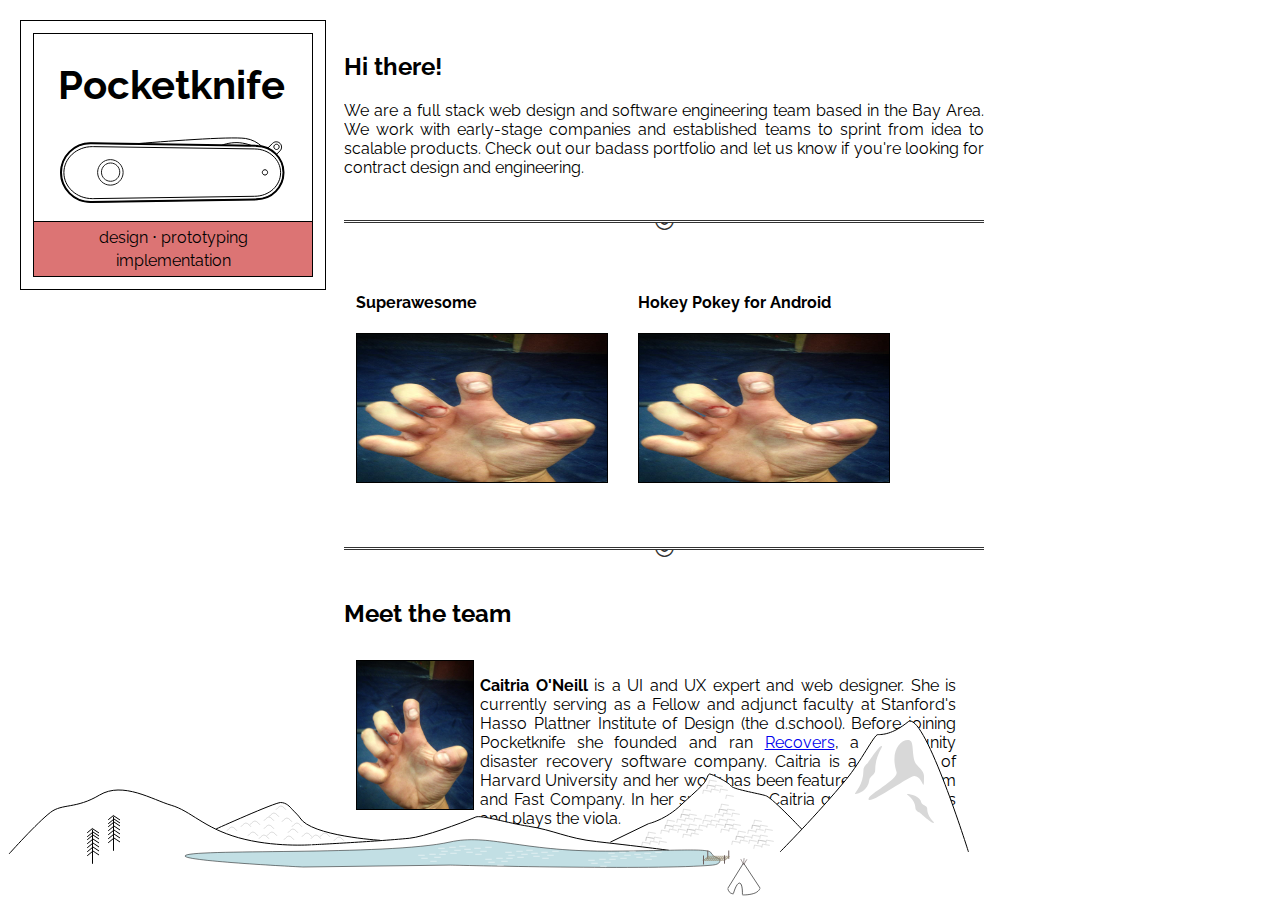
==== index.html @ b8f8be26 "1st" ====
<!DOCTYPE html>
<meta charset="utf-8">
<html lang="en">
  <head>
    <title>Pocketknife</title>
    <!--<link href="http://netdna.bootstrapcdn.com/bootstrap/3.0.2/css/bootstrap.min.css" rel="stylesheet">-->
    <link href="css/pocketknife.css" rel="stylesheet">
  </head>
  <body>
    <div class="container">
      <div id="left" class="col">
	<div id="hero" class="bordered padded">
	  <div id="hero-inner" class="inner bordered">
	    <div id="hero-body" class="padded">
	      <h1>Pocketknife</h1>
	      <embed src="img/pocketknife.svg" type="image/svg+xml" />
	    </div>
	    <div id="hero-footer">
	      <p>design ⋅ prototyping</p>
	      <p>implementation</p>
	    </div>
	  </div>
	</div>
      </div>

      <div id="right" class="col">
	<div id="right-body">
	  <div id="greeter">
	    <h2>Hi there!</h2>
	 	<p>We are a full stack web design and software engineering team based in the Bay Area. We work with early-stage companies and established teams to sprint from idea to scalable products. Check out our badass portfolio and let us know if you're looking for contract design and engineering.</p>
	 </div>
	 <div class="clear">
	 </div>
	    <br>
	    <hr class="symbol">



	    <div id="portfolio">
	    	<div class="portfolio col">
	    	<h4>Superawesome</h4>
	    	<img class="profile-pic bordered" src="img/profile.jpg" align="left" height="148" width="250">
	    	</div>

	    	<div class="portfolio col">
	    	<h4>Hokey Pokey for Android</h4>
	    	<img class="profile-pic bordered" src="img/profile.jpg" align="left" height="148" width="250">
	    	</div>

	
	    </div>


	    <div class="clear">
	    </div>

	    <br>
	    <br>
	    <hr class="symbol">

	    <div id="the-team">
	    	<h2>Meet the team</h2>
	      <div class="person col">
		<img class="profile-pic bordered" src="img/profile.jpg" align="left" height="148" width="116">
		<p><strong>Caitria O'Neill</strong> is a UI and UX expert and web designer. She is currently serving as a Fellow and adjunct faculty at Stanford's Hasso Plattner Institute of Design (the d.school). Before joining Pocketknife she founded and ran <a href="http://recovers.org">Recovers</a>, a community disaster recovery software company. Caitria is a graduate of Harvard University and her work has been featured on TED.com and Fast Company. In her spare time, Caitria grows vegetables and plays the viola. 
		</p>
	      </div>

	      <div class="person col">
		<img class="profile-pic bordered" src="img/profile.jpg" align="left" height="148" width="116">
		<p><strong>Thomas Moulia</strong> is a full-stack software engineer and systems architect. After graduating from MIT, he performed alzheimers research at Mass General Hospital and created xxxx visualization software for the Albers Lab. Before joining Pocketknife, Thomas worked as lead backend engineer at <a href="http://osito.com">Osito</a>, an intelligent assistant app for iPhone. In his spare time, Thomas rock climbs and reads science fiction from the 80's. 
		</p>
	      </div>
	     <p><strong>The boring details:</strong> We're masters of Python, Erlang, MySQL, Ruby, Adobe Suite and responsive web design. We're looking for exciting projects in interesting fields. We can build apps, websites, database systems, or help with brand, logo and identity creation. </p>
	    </div>
	    <div class="clear"></div>
	    <hr class="symbol">
	    
	  </div>
	</div>
      </div>

      <div id="footer" class="centered" >
	<div id="landscape">
	  <embed src="img/landscape.svg" type="image/svg+xml" class="centered" />
	</div>
	<div class="centered panel">
	</div>
      </div>
    </div>
  </body>
</html>
---- css/pocketknife.css ----
/* pocketknife.css */

/* imports */
@import url(http://fonts.googleapis.com/css?family=Raleway:300);

* {
    font-family: 'Raleway', sans-serif;
}

body {
    /*background-color: #C2DFE4;*/
}

h1 {
    font-size: 2.5em;
}

h2 {
    /*background-color: blue;*/
}

img {
    margin: 0 6px 6px 0;
}

hr.symbol {
    padding: 0;
    border: none;
    border-top: medium double #333;
    color: #333;
    text-align: center;
}

hr.symbol:after {
    content: "◎";
    display: inline-block;
    position: relative;
    top: -0.8em;
    font-size: 1.5em;
    padding: 0 0.25em;
    background: white;
}

.bordered {
    border-style: solid;
    border-width: 1px;
}

.padded {
    padding: 12px;
}

.col {
    position: relative;
    float: left;
    margin: 12px;
}

.clear {
    clear: both;
}

.centered {
    margin-left: auto;
    margin-right: auto;
}

.panel {
    width: 960px;
}
/* the container */

.container {
    /* width: 960px; */
}

#right {
    width: 640px;
    margin-top: 32px;
    margin-left: 336px;
    position: absolute;
    top: 0px;
    bottom: 10px;
}

#right-body {
    overflow: scroll;
    height: 95%;
}

/* the hero */
#above-fold {
    background-color: #C2DFE4;
    padding-bottom: 160px;
}

#hero {
    width: 280px;
}

#hero-inner {
    padding-bottom: 0;
}

#hero-body {
    padding-left: 24px;
    padding-right: 24px;
    padding-top: 0px;
}

/*
 * Mustard: DCCB74
 * Rust:    DC7474
*/

#hero-footer {
    background: #DC7474;
    /* color: white; */
    padding: 2px;

    border-width: 1px;
    border-color: black;
    border-top-style: solid;
}

#hero-footer p {
    margin: 4px 0 4px 0;
    text-align: center;
}

#hero-title {
    margin-left: 38px;
    margin-top: 68px;
}

/* greeter */

#greeter {
    /*background-color: #DCCB74;*/
    text-align: justify;
}

/* portfolio */

#portfolio {
}

#portfolio-pic {
    float: left;
}

/* the team */

.person {
    width: 600px;
    text-align: justify;
}

#profile-pic {
    float: left;
}

/* footer */

#footer {
    bottom: 0;
    position: absolute;
}

#landscape {
    z-index: 2;
    right: 0px;
}
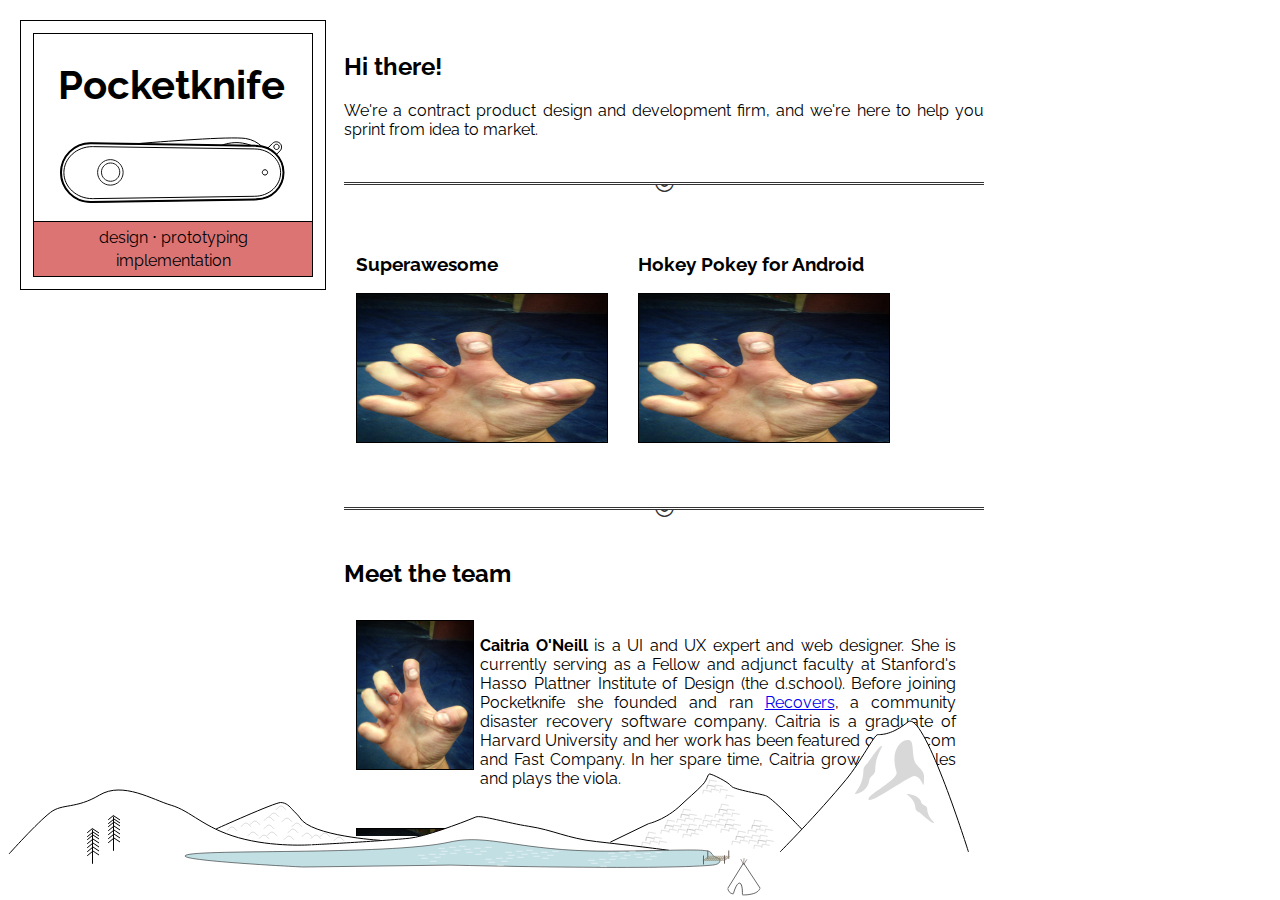
==== commit fc6b3bf3: "Copy changes" ====
--- a/index.html
+++ b/index.html
@@ -27,7 +27,7 @@
 	<div id="right-body">
 	  <div id="greeter">
 	    <h2>Hi there!</h2>
-	 	<p>We are a full stack web design and software engineering team based in the Bay Area. We work with early-stage companies and established teams to sprint from idea to scalable products. Check out our badass portfolio and let us know if you're looking for contract design and engineering.</p>
+	 	<p>We're a contract product design and development firm, and we're here to help you sprint from idea to market.</p>
 	 </div>
 	 <div class="clear">
 	 </div>
@@ -38,12 +38,12 @@
 
 	    <div id="portfolio">
 	    	<div class="portfolio col">
-	    	<h4>Superawesome</h4>
+	    	<h3>Superawesome</h3>
 	    	<img class="profile-pic bordered" src="img/profile.jpg" align="left" height="148" width="250">
 	    	</div>
 
 	    	<div class="portfolio col">
-	    	<h4>Hokey Pokey for Android</h4>
+	    	<h3>Hokey Pokey for Android</h3>
 	    	<img class="profile-pic bordered" src="img/profile.jpg" align="left" height="148" width="250">
 	    	</div>
 
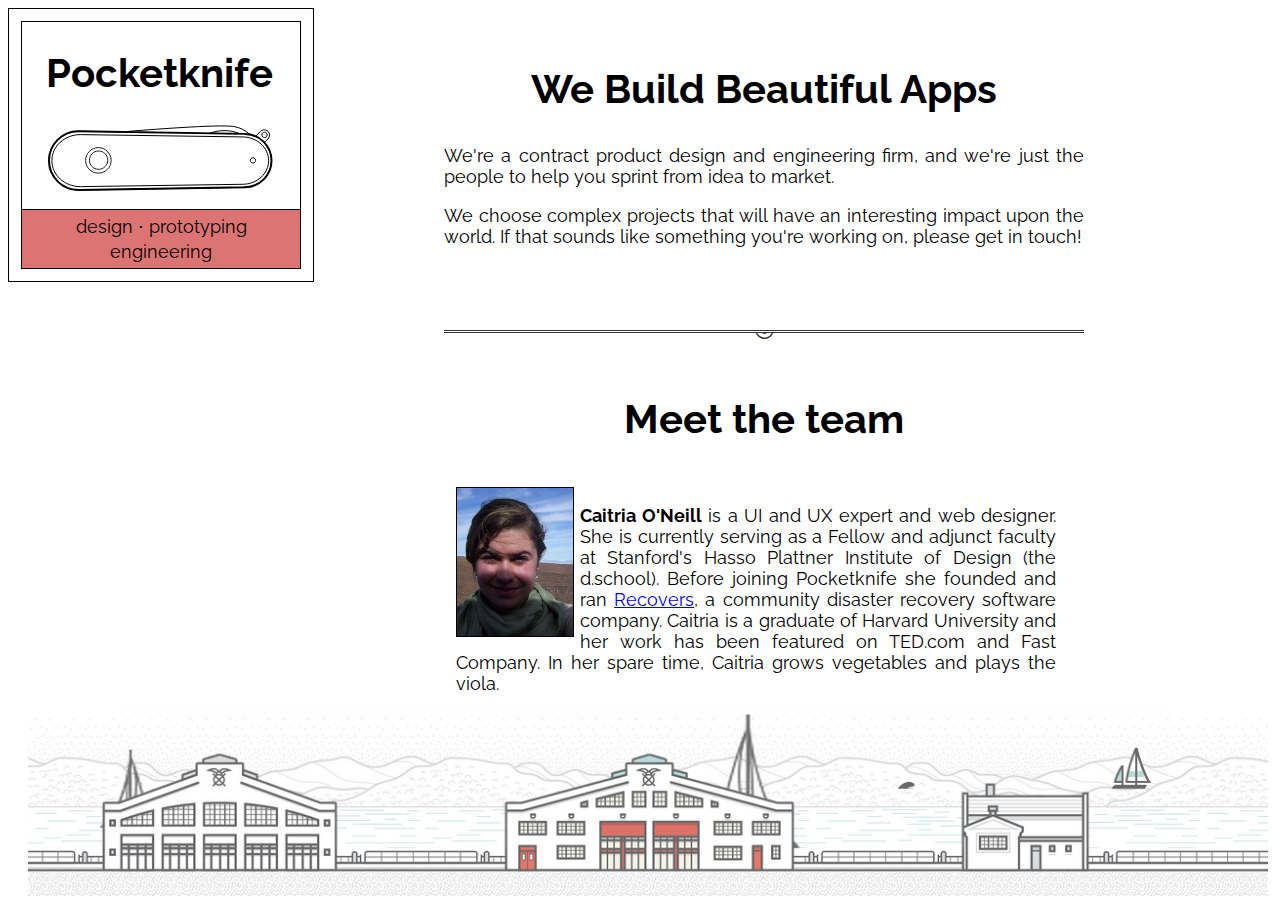
==== commit 508f9cc2: "footer image, heading fonts, some padding" ====
--- a/index.html
+++ b/index.html
@@ -1,92 +1,73 @@
+<!-- -*- tab-width: 2 -*- -->
+
 <!DOCTYPE html>
-<meta charset="utf-8">
 <html lang="en">
-  <head>
-    <title>Pocketknife</title>
-    <!--<link href="http://netdna.bootstrapcdn.com/bootstrap/3.0.2/css/bootstrap.min.css" rel="stylesheet">-->
-    <link href="css/pocketknife.css" rel="stylesheet">
-  </head>
-  <body>
-    <div class="container">
-      <div id="left" class="col">
-	<div id="hero" class="bordered padded">
-	  <div id="hero-inner" class="inner bordered">
-	    <div id="hero-body" class="padded">
-	      <h1>Pocketknife</h1>
-	      <embed src="img/pocketknife.svg" type="image/svg+xml" />
-	    </div>
-	    <div id="hero-footer">
-	      <p>design ⋅ prototyping</p>
-	      <p>implementation</p>
-	    </div>
-	  </div>
-	</div>
-      </div>
+	<head>
+		<meta charset="utf-8">
+		<title>Pocketknife</title>
+		<link href="css/pocketknife.css" rel="stylesheet">
+	</head>
+	<body>
+		<div class="container">
+				<div id="hero" class="bordered padded">
+					<div id="hero-inner" class="inner bordered">
+						<div id="hero-body" class="padded">
+							<h1>Pocketknife</h1>
+							<embed src="img/pocketknife.svg" type="image/svg+xml" />
+						</div>
+						<div id="hero-footer">
+							<p>design ⋅ prototyping</p>
+							<p>engineering</p>
+						</div>
+					</div>
+				</div>
 
-      <div id="right" class="col">
-	<div id="right-body">
-	  <div id="greeter">
-	    <h2>Hi there!</h2>
-	 	<p>We're a contract product design and development firm, and we're here to help you sprint from idea to market.</p>
-	 </div>
-	 <div class="clear">
-	 </div>
-	    <br>
-	    <hr class="symbol">
+			<div id="right" class="col">
+				<div id="right-body">
+					<div id="greeter">
+					<h2>We Build Beautiful Apps</h2>
+						<p>We're a contract product design and engineering firm, and we're just the people to help you sprint from idea to market.</p>
+						<p>We choose complex projects that will have an interesting impact upon the world. If that sounds like something you're working on, please get in touch!</p>
+					</div>
+					<div class="clear"></div>
+					<br>
 
+					<!--<div id="portfolio">
+						<div class="portfolio col">
+							<h3>Superawesome</h3>
+							<img class="profile-pic bordered" src="img/profile.jpg" align="left" height="148" width="250">
+						</div>
 
+						<div class="portfolio col">
+							<h3>Hokey Pokey for Android</h3>
+							<img class="profile-pic bordered" src="img/profile.jpg" align="left" height="148" width="250">
+						</div>
+					</div>
 
-	    <div id="portfolio">
-	    	<div class="portfolio col">
-	    	<h3>Superawesome</h3>
-	    	<img class="profile-pic bordered" src="img/profile.jpg" align="left" height="148" width="250">
-	    	</div>
+					<div class="clear"></div>-->
 
-	    	<div class="portfolio col">
-	    	<h3>Hokey Pokey for Android</h3>
-	    	<img class="profile-pic bordered" src="img/profile.jpg" align="left" height="148" width="250">
-	    	</div>
+					<br>
+					<br>
+					<hr class="symbol">
 
-	
-	    </div>
+					<div id="the-team">
+						<h2>Meet the team</h2>
+						<div class="person col">
+							<img class="profile-pic bordered" src="img/cprofile.jpg" align="left" height="148" width="116">
+							<p><strong>Caitria O'Neill</strong> is a UI and UX expert and web designer. She is currently serving as a Fellow and adjunct faculty at Stanford's Hasso Plattner Institute of Design (the d.school). Before joining Pocketknife she founded and ran <a href="http://recovers.org">Recovers</a>, a community disaster recovery software company. Caitria is a graduate of Harvard University and her work has been featured on TED.com and Fast Company. In her spare time, Caitria grows vegetables and plays the viola.
+							</p>
+						</div>
 
-
-	    <div class="clear">
-	    </div>
-
-	    <br>
-	    <br>
-	    <hr class="symbol">
-
-	    <div id="the-team">
-	    	<h2>Meet the team</h2>
-	      <div class="person col">
-		<img class="profile-pic bordered" src="img/profile.jpg" align="left" height="148" width="116">
-		<p><strong>Caitria O'Neill</strong> is a UI and UX expert and web designer. She is currently serving as a Fellow and adjunct faculty at Stanford's Hasso Plattner Institute of Design (the d.school). Before joining Pocketknife she founded and ran <a href="http://recovers.org">Recovers</a>, a community disaster recovery software company. Caitria is a graduate of Harvard University and her work has been featured on TED.com and Fast Company. In her spare time, Caitria grows vegetables and plays the viola. 
-		</p>
-	      </div>
-
-	      <div class="person col">
-		<img class="profile-pic bordered" src="img/profile.jpg" align="left" height="148" width="116">
-		<p><strong>Thomas Moulia</strong> is a full-stack software engineer and systems architect. After graduating from MIT, he performed alzheimers research at Mass General Hospital and created xxxx visualization software for the Albers Lab. Before joining Pocketknife, Thomas worked as lead backend engineer at <a href="http://osito.com">Osito</a>, an intelligent assistant app for iPhone. In his spare time, Thomas rock climbs and reads science fiction from the 80's. 
-		</p>
-	      </div>
-	     <p><strong>The boring details:</strong> We're masters of Python, Erlang, MySQL, Ruby, Adobe Suite and responsive web design. We're looking for exciting projects in interesting fields. We can build apps, websites, database systems, or help with brand, logo and identity creation. </p>
-	    </div>
-	    <div class="clear"></div>
-	    <hr class="symbol">
-	    
-	  </div>
-	</div>
-      </div>
-
-      <div id="footer" class="centered" >
-	<div id="landscape">
-	  <embed src="img/landscape.svg" type="image/svg+xml" class="centered" />
-	</div>
-	<div class="centered panel">
-	</div>
-      </div>
-    </div>
-  </body>
+						<div class="person col">
+							<img class="profile-pic bordered" src="img/tprofile.jpg" align="left" height="148" width="116">
+							<p><strong>Thomas Moulia</strong> is a full-stack software engineer and systems architect. After graduating from MIT, he performed alzheimers research at Mass General Hospital and created xxxx visualization software for the Albers Lab. Before joining Pocketknife, Thomas worked as lead backend engineer at <a href="http://osito.com">Osito</a>, an intelligent assistant app for iPhone. In his spare time, Thomas rock climbs and reads science fiction from the 80's.
+							</p>
+						</div>
+					</div>
+			</div>
+		</div>
+		<div id="landscape">
+			<embed src="img/landscape2.png" height="200px"/>
+		</div>
+	</body>
 </html>
--- a/css/pocketknife.css
+++ b/css/pocketknife.css
@@ -2,6 +2,7 @@
 
 /* imports */
 @import url(http://fonts.googleapis.com/css?family=Raleway:300);
+
 
 * {
     font-family: 'Raleway', sans-serif;
@@ -16,7 +17,13 @@
 }
 
 h2 {
+    font-size: 2.5em;
+    text-align: center;
     /*background-color: blue;*/
+}
+
+p {
+    font-size: 1.1em;
 }
 
 img {
@@ -86,6 +93,8 @@
 #right-body {
     overflow: scroll;
     height: 95%;
+    padding-left: 100px;
+    width: 100%;
 }
 
 /* the hero */
@@ -168,7 +177,9 @@
 }
 
 #landscape {
-    z-index: 2;
-    right: 0px;
+    width: 100%;
+    text-align: center;
+    position: absolute;
+    bottom: 0px;
 }
 
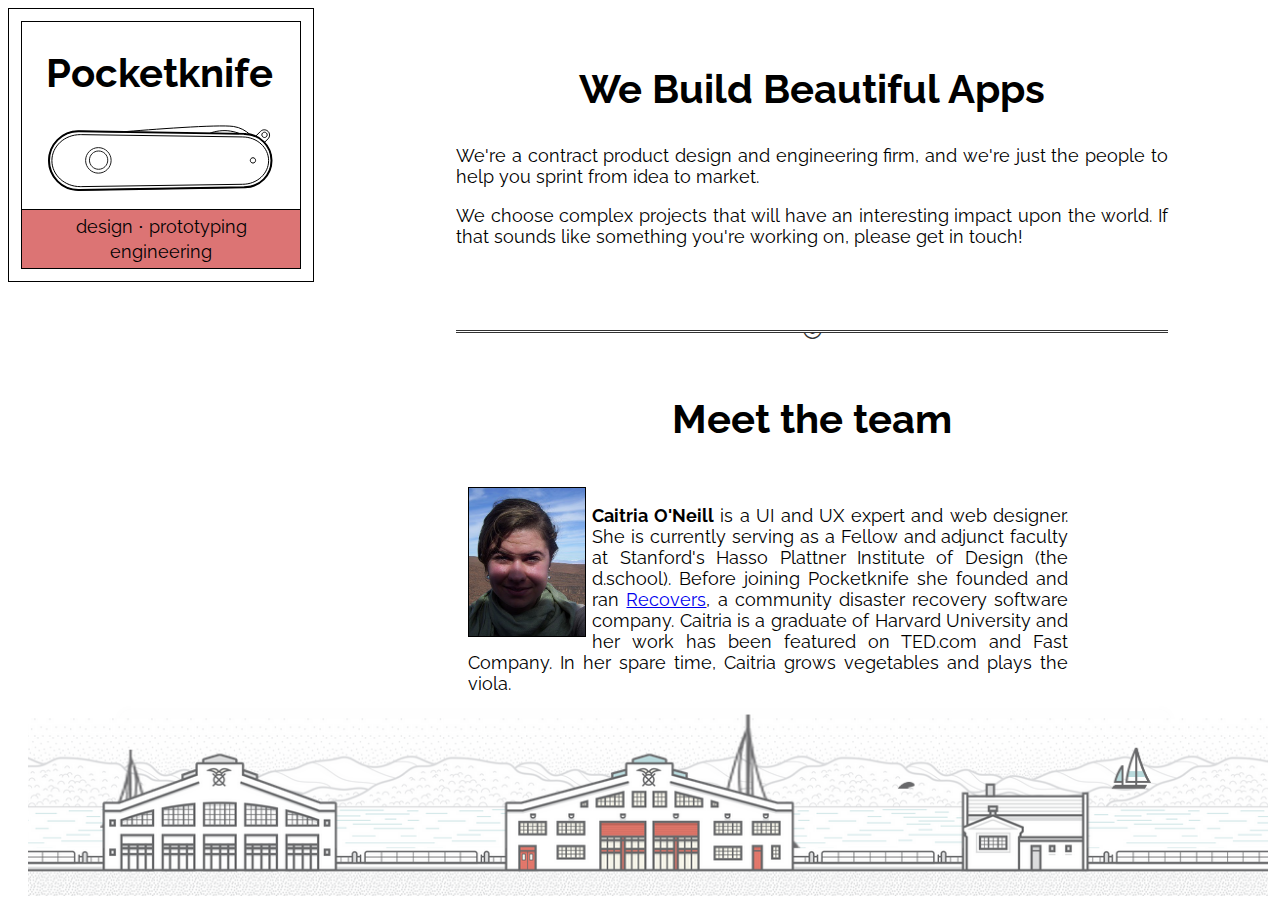
==== commit 64d2d4be: "Full width, still need bottom and top offsets" ====
--- a/index.html
+++ b/index.html
@@ -23,7 +23,7 @@
 				</div>
 
 			<div id="right" class="col">
-				<div id="right-body">
+				<div id="right-body" class="centered">
 					<div id="greeter">
 					<h2>We Build Beautiful Apps</h2>
 						<p>We're a contract product design and engineering firm, and we're just the people to help you sprint from idea to market.</p>
--- a/css/pocketknife.css
+++ b/css/pocketknife.css
@@ -2,7 +2,6 @@
 
 /* imports */
 @import url(http://fonts.googleapis.com/css?family=Raleway:300);
-
 
 * {
     font-family: 'Raleway', sans-serif;
@@ -82,19 +81,16 @@
 }
 
 #right {
-    width: 640px;
-    margin-top: 32px;
-    margin-left: 336px;
+    margin: 32px 0 10px 336px;
     position: absolute;
-    top: 0px;
-    bottom: 10px;
+    top: 0;
+    bottom: 4px;
 }
 
 #right-body {
     overflow: scroll;
-    height: 95%;
-    padding-left: 100px;
-    width: 100%;
+    height: 100%;
+    padding: 0 12% 10px 12%;
 }
 
 /* the hero */
@@ -172,7 +168,7 @@
 /* footer */
 
 #footer {
-    bottom: 0;
+    bottom: -14px;
     position: absolute;
 }
 
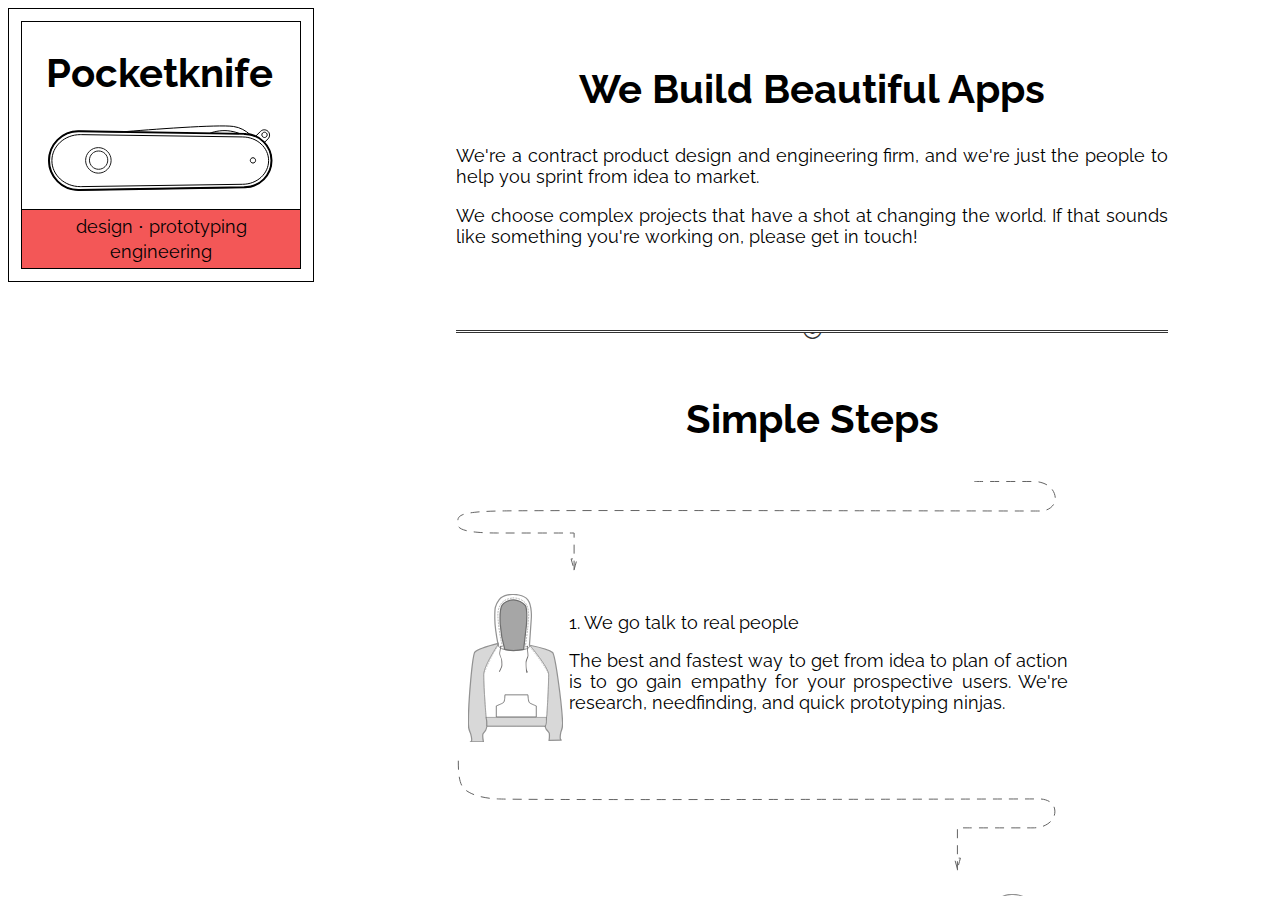
==== commit a9966408: "index changes, image adds" ====
--- a/index.html
+++ b/index.html
@@ -27,7 +27,7 @@
 					<div id="greeter">
 					<h2>We Build Beautiful Apps</h2>
 						<p>We're a contract product design and engineering firm, and we're just the people to help you sprint from idea to market.</p>
-						<p>We choose complex projects that will have an interesting impact upon the world. If that sounds like something you're working on, please get in touch!</p>
+						<p>We choose complex projects that have a shot at changing the world. If that sounds like something you're working on, please get in touch!</p>
 					</div>
 					<div class="clear"></div>
 					<br>
@@ -50,24 +50,93 @@
 					<br>
 					<hr class="symbol">
 
+					<div id="Process">
+						<h2> Simple Steps</h2>
+						<img src="img/arrowleft.svg" />
+						<div class="person col">
+							<img class="profile-pic" src="img/sweatshirt.svg" align="left" height="148px" />
+							<p>1.  We go talk to real people</p>
+							<p> The best and fastest way to get from idea to plan of action is to go gain empathy for your prospective users. We're research, needfinding, and quick prototyping ninjas.</p>
+						</div>
+						<img src="img/arrowright.svg" />
+						<div class="person col">
+							<img class="profile-pic-right" src="img/sweatshirt.svg" align="right" height="148px" />
+							<p> 2. We do something else important</p>
+							<p>The best and fastest way to get from idea to plan of action is to go gain empathy for your prospective users. We're research, needfinding, and quick prototyping ninjas.</p>
+						</div>
+						<img src="img/arrowleft.svg" />
+						<div class="person col">
+							<img class="profile-pic" src="img/sweatshirt.svg" align="left" height="148px" />
+							<p>3. We end with a bang! </p>
+							<p> The best and fastest way to get from idea to plan of action is to go gain empathy for your prospective users. We're research, needfinding, and quick prototyping ninjas.</p>
+						</div>
+					</div>
 					<div id="the-team">
 						<h2>Meet the team</h2>
 						<div class="person col">
-							<img class="profile-pic bordered" src="img/cprofile.jpg" align="left" height="148" width="116">
+							<img class="profile-pic bordered" src="img/cprofile.png" align="left" height="148" width="116">
 							<p><strong>Caitria O'Neill</strong> is a UI and UX expert and web designer. She is currently serving as a Fellow and adjunct faculty at Stanford's Hasso Plattner Institute of Design (the d.school). Before joining Pocketknife she founded and ran <a href="http://recovers.org">Recovers</a>, a community disaster recovery software company. Caitria is a graduate of Harvard University and her work has been featured on TED.com and Fast Company. In her spare time, Caitria grows vegetables and plays the viola.
 							</p>
 						</div>
 
 						<div class="person col">
-							<img class="profile-pic bordered" src="img/tprofile.jpg" align="left" height="148" width="116">
+							<img class="profile-pic bordered" src="img/tprofile.png" align="left" height="148" width="116">
 							<p><strong>Thomas Moulia</strong> is a full-stack software engineer and systems architect. After graduating from MIT, he performed alzheimers research at Mass General Hospital and created xxxx visualization software for the Albers Lab. Before joining Pocketknife, Thomas worked as lead backend engineer at <a href="http://osito.com">Osito</a>, an intelligent assistant app for iPhone. In his spare time, Thomas rock climbs and reads science fiction from the 80's.
 							</p>
 						</div>
+						<table border="1">
+		     				<tbody>
+		     					<tr>
+		     						<td><strong>Design</strong></td>
+		     						<td> 
+		     							<ul>
+		     								<li> Adobe Creative Suite </li>
+		     								<li> Sketch </li>
+		     							</ul>
+		     						</td>
+		     					</tr>
+		     					<tr>
+		     						<td><strong>Front End</strong></td>
+		     						<td> 
+		     							<ul>
+		     								<li> Javascript </li>
+		     								<li> jQuery</li>
+		     								<li> Clojurescript</li>
+		     								<li> HTML5</li>
+		     								<li> CSS3 </li>
+		     							</ul>
+		     						</td>	     		
+		     					</tr>
+		     					<tr>
+		     						<td><strong>Back End</strong></td>
+		     						<td> 
+		     							<ul>
+		     								<li> Python </li>
+		     								<li> Erlang </li>
+		     								<li> Clojure </li>
+		     								<li> Ruby </li>
+		     							</ul>
+		     						</td>	     		
+		     					</tr>
+		     					<tr>
+		     						<td><strong>Data</strong></td>
+		     						<td> 
+		     							<ul>
+		     								<li> SQL </li>
+		     								<li> Mongo </li>
+		     							</ul>
+		     						</td>
+		     					</tr>	     		     	
+		     				</tbody></table>
 					</div>
+			</div>
+			<div class="clear"></div>
+		</div>					
+
 			</div>
 		</div>
 		<div id="landscape">
-			<embed src="img/landscape2.png" height="200px"/>
+			<embed src="img/mountainscape.png" height="200px"/>
 		</div>
 	</body>
 </html>
--- a/css/pocketknife.css
+++ b/css/pocketknife.css
@@ -24,6 +24,8 @@
 p {
     font-size: 1.1em;
 }
+
+
 
 img {
     margin: 0 6px 6px 0;
@@ -115,11 +117,11 @@
 
 /*
  * Mustard: DCCB74
- * Rust:    DC7474
+ * Rust:    F35757
 */
 
 #hero-footer {
-    background: #DC7474;
+    background: #F35757;;
     /* color: white; */
     padding: 2px;
 
@@ -165,6 +167,10 @@
     float: left;
 }
 
+#profile-pic-right {
+    float: right;
+}
+
 /* footer */
 
 #footer {
